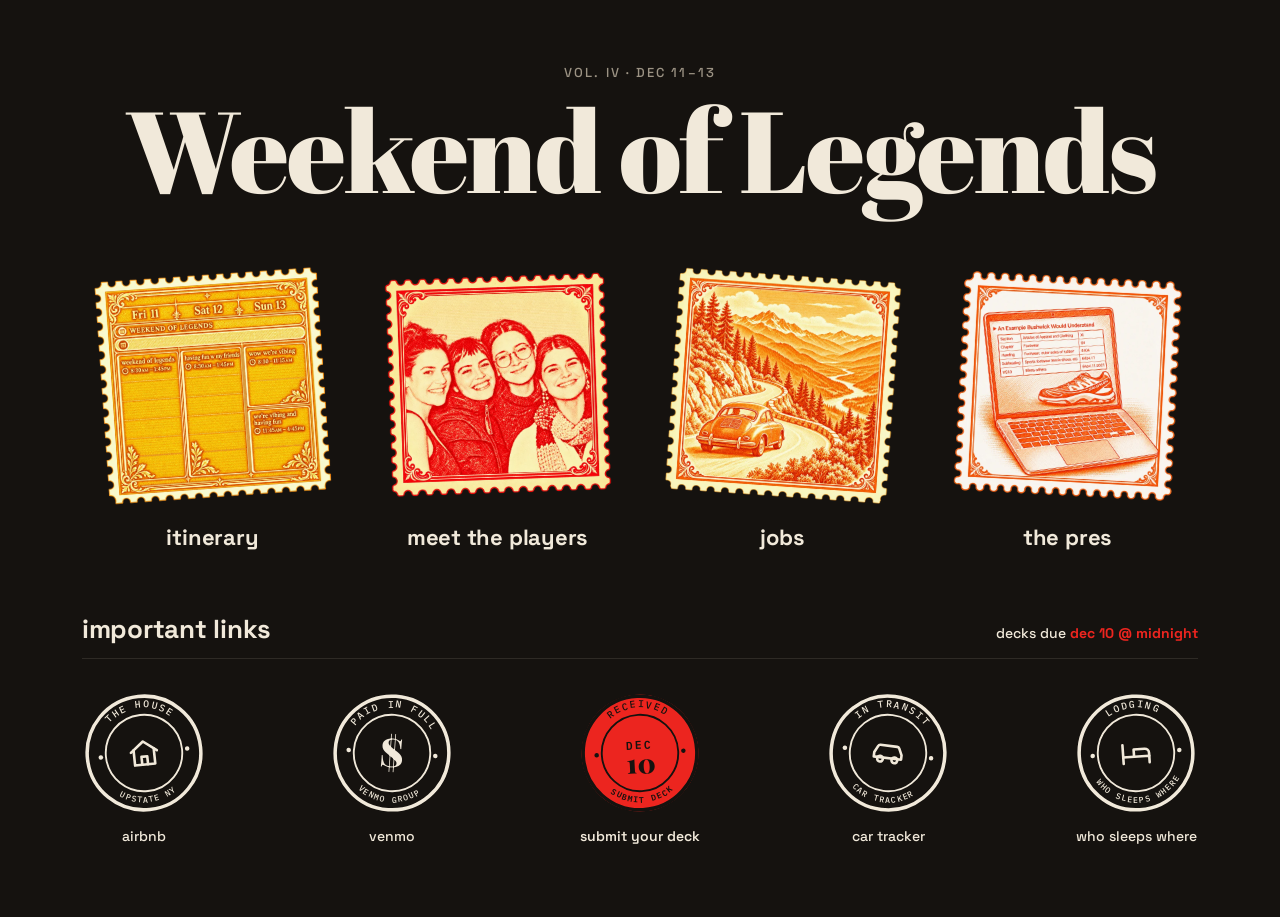
==== index.html @ 61a7b04a "weekend of legends site: home, itinerary, prompt Co-Authored-By: Claude Opus 5.5 <noreply@anthropic." ====
<!doctype html>
<html lang="en">
<head>
<meta charset="utf-8">
<meta name="viewport" content="width=device-width, initial-scale=1">
<title>Weekend of Legends</title>
<meta name="description" content="vol. iv · dec 11–13">
<meta property="og:title" content="Weekend of Legends">
<meta property="og:description" content="vol. iv · dec 11–13">
<meta name="theme-color" content="#15120F">
<link rel="icon" href="img/favicon.svg" type="image/svg+xml">
<link rel="preconnect" href="https://fonts.googleapis.com">
<link rel="preconnect" href="https://fonts.gstatic.com" crossorigin>
<link href="https://fonts.googleapis.com/css2?family=Abril+Fatface&family=Space+Grotesk:wght@400;500;600;700&family=Playfair+Display:wght@900&family=IBM+Plex+Mono:wght@500&display=swap" rel="stylesheet">
<link rel="stylesheet" href="styles.css">
</head>
<body>
<header class="home-head">
  <span class="eyebrow">vol. iv · dec 11–13</span>
  <h1>Weekend of Legends</h1>
</header>
<main>
  <nav class="stamps">
    <a class="st" href="itinerary.html" style="--d: 0ms; --sh: #F39F1B; --r: -4deg">
      <img src="img/itinerary.webp" alt="" width="236" height="236">
      <b>itinerary</b>
    </a>
    <a class="st" href="https://app.notion.com/p/237a286248b04c03af60acd6c97fdad2?v=3fd288f46aa38046b263000c130cd582" target="_blank" rel="noopener" style="--d: 90ms; --sh: #EC251F; --r: -2deg">
      <img src="img/players.webp" alt="" width="236" height="236">
      <b>meet the players</b>
    </a>
    <a class="st" href="https://app.notion.com/p/237a286248b04c03af60acd6c97fdad2?v=3fe288f46aa381138f2f000caa6b8c9f" target="_blank" rel="noopener" style="--d: 180ms; --sh: #FA7620; --r: 4deg">
      <img src="img/jobs.webp" alt="" width="236" height="236">
      <b>jobs</b>
    </a>
    <a class="st" href="prompt.html" style="--d: 270ms; --sh: #F66C3A; --r: 3deg">
      <img src="img/pres.webp" alt="" width="236" height="236">
      <b>the pres</b>
    </a>
  </nav>
  <section class="links">
    <div class="links-head">
      <h2>important links</h2>
      <p>decks due <span class="due">dec 10 @ midnight</span></p>
    </div>
    <div class="pms">
      <a class="pm airbnb" href="https://www.airbnb.com/trips/v1/1797288932792348010" target="_blank" rel="noopener" style="--r: -6deg">
        <svg viewBox="0 0 120 120" aria-hidden="true">
          <circle class="bg" cx="60" cy="60" r="56.5"/>
          <defs><path id="t0" d="M16 60a44 44 0 1 1 88 0"/><path id="b0" d="M12 60a48 48 0 0 0 96 0"/></defs>
          <circle class="ring" cx="60" cy="60" r="55" stroke-width="3.4"/>
          <circle class="ring" cx="60" cy="60" r="37" stroke-width="1.8"/>
          <text font-family="IBM Plex Mono, monospace" font-size="9.5" font-weight="500" letter-spacing="1.6" fill="currentColor"><textPath href="#t0" startOffset="50%" text-anchor="middle">THE HOUSE</textPath></text>
          <text font-family="IBM Plex Mono, monospace" font-size="8" letter-spacing="1.2" fill="currentColor"><textPath href="#b0" startOffset="50%" text-anchor="middle">UPSTATE NY</textPath></text>
          <circle cx="18" cy="60" r="2.2" fill="currentColor"/><circle cx="102" cy="60" r="2.2" fill="currentColor"/>
          <g transform="translate(43.2 43.2) scale(1.4)" fill="none" stroke="currentColor" stroke-width="1.8" stroke-linecap="round" stroke-linejoin="round"><path d="M3 11 12 4l9 7"/><path d="M5 9.5V20h14V9.5"/><path d="M10 20v-5.5h4V20"/></g>
        </svg>
        airbnb
      </a>
      <a class="pm venmo" href="https://link.venmo.com/groups/link/85d17296-d35f-4b8d-af18-84f6cad51dd6" target="_blank" rel="noopener" style="--r: 4deg">
        <svg viewBox="0 0 120 120" aria-hidden="true">
          <circle class="bg" cx="60" cy="60" r="56.5"/>
          <defs><path id="t1" d="M16 60a44 44 0 1 1 88 0"/><path id="b1" d="M12 60a48 48 0 0 0 96 0"/></defs>
          <circle class="ring" cx="60" cy="60" r="55" stroke-width="3.4"/>
          <circle class="ring" cx="60" cy="60" r="37" stroke-width="1.8"/>
          <text font-family="IBM Plex Mono, monospace" font-size="9.5" font-weight="500" letter-spacing="1.6" fill="currentColor"><textPath href="#t1" startOffset="50%" text-anchor="middle">PAID IN FULL</textPath></text>
          <text font-family="IBM Plex Mono, monospace" font-size="8" letter-spacing="1.2" fill="currentColor"><textPath href="#b1" startOffset="50%" text-anchor="middle">VENMO GROUP</textPath></text>
          <circle cx="18" cy="60" r="2.2" fill="currentColor"/><circle cx="102" cy="60" r="2.2" fill="currentColor"/>
          <text x="60" y="73" text-anchor="middle" font-family="Playfair Display, serif" font-weight="900" font-size="38" fill="currentColor">$</text>
        </svg>
        venmo
      </a>
      <a class="pm filled" href="https://drive.google.com/drive/folders/1ZoKiLKIanQ8DbafnfjXhB0ZKI3l5creM" target="_blank" rel="noopener" style="--r: -3deg">
        <svg viewBox="0 0 120 120" aria-hidden="true">
          <circle class="bg" cx="60" cy="60" r="56.5"/>
          <defs><path id="t2" d="M16 60a44 44 0 1 1 88 0"/><path id="b2" d="M12 60a48 48 0 0 0 96 0"/></defs>
          <circle class="ring" cx="60" cy="60" r="55" stroke-width="3.4"/>
          <circle class="ring" cx="60" cy="60" r="37" stroke-width="1.8"/>
          <text font-family="IBM Plex Mono, monospace" font-size="9.5" font-weight="500" letter-spacing="1.6" fill="currentColor"><textPath href="#t2" startOffset="50%" text-anchor="middle">RECEIVED</textPath></text>
          <text font-family="IBM Plex Mono, monospace" font-size="8" letter-spacing="1.2" fill="currentColor"><textPath href="#b2" startOffset="50%" text-anchor="middle">SUBMIT DECK</textPath></text>
          <circle cx="18" cy="60" r="2.2" fill="currentColor"/><circle cx="102" cy="60" r="2.2" fill="currentColor"/>
          <text x="60" y="56" text-anchor="middle" font-family="IBM Plex Mono, monospace" font-size="11" letter-spacing="2" fill="currentColor">DEC</text><text x="60" y="80" text-anchor="middle" font-family="Playfair Display, serif" font-weight="900" font-size="26" fill="currentColor">10</text>
        </svg>
        submit your deck
      </a>
      <a class="pm car" href="https://app.notion.com/p/237a286248b04c03af60acd6c97fdad2?v=3fd288f46aa38129836b000c9d6eb178" target="_blank" rel="noopener" style="--r: 7deg">
        <svg viewBox="0 0 120 120" aria-hidden="true">
          <circle class="bg" cx="60" cy="60" r="56.5"/>
          <defs><path id="t3" d="M16 60a44 44 0 1 1 88 0"/><path id="b3" d="M12 60a48 48 0 0 0 96 0"/></defs>
          <circle class="ring" cx="60" cy="60" r="55" stroke-width="3.4"/>
          <circle class="ring" cx="60" cy="60" r="37" stroke-width="1.8"/>
          <text font-family="IBM Plex Mono, monospace" font-size="9.5" font-weight="500" letter-spacing="1.6" fill="currentColor"><textPath href="#t3" startOffset="50%" text-anchor="middle">IN TRANSIT</textPath></text>
          <text font-family="IBM Plex Mono, monospace" font-size="8" letter-spacing="1.2" fill="currentColor"><textPath href="#b3" startOffset="50%" text-anchor="middle">CAR TRACKER</textPath></text>
          <circle cx="18" cy="60" r="2.2" fill="currentColor"/><circle cx="102" cy="60" r="2.2" fill="currentColor"/>
          <g transform="translate(43.2 43.2) scale(1.4)" fill="none" stroke="currentColor" stroke-width="1.8" stroke-linecap="round" stroke-linejoin="round"><path d="M2.5 15.5v-3l2.2-4.6c.3-.6.9-.9 1.5-.9h11.6c.6 0 1.2.3 1.5.9l2.2 4.6v3z"/><circle cx="7" cy="16.5" r="2"/><circle cx="17" cy="16.5" r="2"/></g>
        </svg>
        car tracker
      </a>
      <a class="pm beds" href="https://app.notion.com/p/237a286248b04c03af60acd6c97fdad2?v=3fe288f46aa381f79257000cbc3410b6" target="_blank" rel="noopener" style="--r: -4deg">
        <svg viewBox="0 0 120 120" aria-hidden="true">
          <circle class="bg" cx="60" cy="60" r="56.5"/>
          <defs><path id="t4" d="M16 60a44 44 0 1 1 88 0"/><path id="b4" d="M12 60a48 48 0 0 0 96 0"/></defs>
          <circle class="ring" cx="60" cy="60" r="55" stroke-width="3.4"/>
          <circle class="ring" cx="60" cy="60" r="37" stroke-width="1.8"/>
          <text font-family="IBM Plex Mono, monospace" font-size="9.5" font-weight="500" letter-spacing="1.6" fill="currentColor"><textPath href="#t4" startOffset="50%" text-anchor="middle">LODGING</textPath></text>
          <text font-family="IBM Plex Mono, monospace" font-size="8" letter-spacing="1.2" fill="currentColor"><textPath href="#b4" startOffset="50%" text-anchor="middle">WHO SLEEPS WHERE</textPath></text>
          <circle cx="18" cy="60" r="2.2" fill="currentColor"/><circle cx="102" cy="60" r="2.2" fill="currentColor"/>
          <g transform="translate(43.2 43.2) scale(1.4)" fill="none" stroke="currentColor" stroke-width="1.8" stroke-linecap="round" stroke-linejoin="round"><path d="M3 19V6"/><path d="M3 14.5h18V19"/><path d="M21 14.5v-2a3 3 0 0 0-3-3h-7.5v5"/></g>
        </svg>
        who sleeps where
      </a>
    </div>
  </section>
</main>
</body>
</html>
---- styles.css ----
:root {
  --bg: #15120F;
  --cr: #F1E9DA;
  --mu: #9C9384;
  --ln: #2E2A25;
  --red: #EC251F;
  --red-hi: #F0524A;
  --org: #F47A1F;
  --serif: 'Abril Fatface', Georgia, serif;
  --sans: 'Space Grotesk', system-ui, sans-serif;
  --mono: 'IBM Plex Mono', ui-monospace, monospace;
}

* { box-sizing: border-box; }
html { -webkit-text-size-adjust: 100%; }
body {
  margin: 0;
  background: var(--bg);
  color: var(--cr);
  font-family: var(--sans);
  -webkit-font-smoothing: antialiased;
}
a { color: var(--cr); }
img { display: block; max-width: 100%; height: auto; }

/* ---------- shared bits ---------- */
.eyebrow {
  font-size: 13px; font-weight: 500; letter-spacing: 0.16em;
  text-transform: uppercase; color: var(--mu);
}
.topbar {
  display: flex; justify-content: space-between; align-items: center;
  font-size: 12px; font-weight: 500; letter-spacing: 0.14em;
  text-transform: uppercase; color: var(--mu);
}
.back { text-decoration: none; }
.back:hover span, .back:focus-visible span {
  text-decoration: underline; text-decoration-color: var(--red);
  text-decoration-thickness: 2px; text-underline-offset: 4px;
}
.u {
  font-weight: 700; text-decoration: underline;
  text-decoration-thickness: 1.5px; text-underline-offset: 5px;
}
.u-red { text-decoration-color: var(--red); }
.u-org { text-decoration-color: var(--org); }

/* ---------- home ---------- */
.home-head {
  max-width: 1180px; margin: 0 auto; padding: 64px 32px 24px;
  display: flex; flex-direction: column; align-items: center; gap: 14px;
}
.home-head h1 {
  margin: 0; text-align: center; font-family: var(--serif); font-weight: 400;
  letter-spacing: -0.02em; font-size: clamp(44px, 9vw, 120px); line-height: 0.95;
}

@keyframes drop {
  from { opacity: 0; transform: translateY(-28px) rotate(calc(var(--r) * 3)); }
  to   { opacity: 1; transform: translateY(0) rotate(var(--r)); }
}
.stamps {
  max-width: 1180px; margin: 0 auto; padding: 40px 32px;
  display: flex; flex-wrap: wrap; justify-content: space-around;
  align-items: flex-start; gap: 48px 24px;
}
.st {
  text-decoration: none; display: flex; flex-direction: column;
  align-items: center; gap: 22px; text-align: center;
}
.st img {
  width: 236px; height: 236px;
  transform: rotate(var(--r));
  transition: transform .25s cubic-bezier(.2,.8,.2,1), filter .25s ease;
  animation: drop .6s cubic-bezier(.2,.8,.2,1) backwards;
  animation-delay: var(--d);
}
.st:hover img, .st:focus-visible img {
  transform: rotate(0deg) translate(-3px, -6px) scale(1.04);
  filter: drop-shadow(10px 13px 0 var(--sh));
}
.st:active img { transform: rotate(0deg) scale(.98); }
.st b { font-weight: 700; font-size: 22px; letter-spacing: -0.01em; line-height: 1; }

.links {
  max-width: 1180px; margin: 0 auto; padding: 24px 32px 72px;
  display: flex; flex-direction: column; gap: 32px;
}
.links-head {
  display: flex; align-items: baseline; justify-content: space-between; gap: 16px;
  border-bottom: 1px solid var(--ln); padding-bottom: 12px;
}
.links-head h2 { margin: 0; font-size: 26px; font-weight: 700; letter-spacing: -0.01em; }
.links-head p { margin: 0; font-size: 14px; font-weight: 500; }
.due { color: var(--red); font-weight: 700; }

.pms { display: flex; flex-wrap: wrap; justify-content: space-between; gap: 32px 20px; }
.pm {
  text-decoration: none; display: flex; flex-direction: column;
  align-items: center; gap: 12px; font-size: 14px; font-weight: 500;
}
.pm svg {
  width: 124px; height: 124px; color: var(--ink, var(--cr));
  transform: rotate(var(--r));
  transition: transform .2s cubic-bezier(.2,.8,.2,1), filter .2s ease;
}
.pm:hover svg, .pm:focus-visible svg {
  transform: rotate(0deg) translate(-2px, -4px) scale(1.05);
  filter: drop-shadow(7px 9px 0 var(--sh, var(--mu)));
}
.pm .ring { fill: none; stroke: currentColor; }
.pm .bg { fill: transparent; }
.pm.filled { --ink: var(--bg); --sh: var(--cr); font-weight: 600; }
.pm.filled .bg { fill: var(--red); }

/* ---------- itinerary ---------- */
.page { padding: 48px 32px 96px; }
.wrap { max-width: 1120px; margin: 0 auto; display: flex; flex-direction: column; gap: 56px; }
.it-head { display: flex; flex-wrap: wrap; align-items: center; gap: 24px 48px; }
.it-head img { width: 200px; height: 200px; transform: rotate(-4deg); filter: drop-shadow(6px 7px 0 #F39F1B); }
.it-head h1 { margin: 0; font-family: var(--serif); font-weight: 400; font-size: clamp(64px, 9vw, 112px); line-height: 0.95; }
.it-head .sub { display: block; margin-top: 14px; font-size: 14px; font-weight: 500; color: var(--mu); }
.box {
  margin-left: auto; align-self: flex-end; min-width: 240px;
  border: 1px solid var(--cr); padding: 16px 20px;
  display: flex; justify-content: space-between; align-items: center; gap: 14px;
  font-size: 18px; font-weight: 500; line-height: 1.35; text-decoration: none;
  transition: background-color .15s ease, color .15s ease;
}
.box svg { flex-shrink: 0; stroke: currentColor; }
.box:hover, .box:focus-visible { background: var(--red); color: var(--bg); }

.days { display: grid; grid-template-columns: repeat(2, minmax(0, 1fr)); gap: 56px 40px; align-items: start; }
.days .full { grid-column: 1 / -1; }
.day h2 { margin: 0 0 16px; font-family: var(--serif); font-weight: 400; font-size: 44px; line-height: 1; }
.note { border: 1px solid var(--cr); padding: 16px 18px; margin: 0 0 18px; font-size: 16px; line-height: 1.45; }
.rows { border-bottom: 1px solid var(--ln); }
.row {
  display: grid; grid-template-columns: 76px minmax(0, 1fr) auto;
  grid-template-areas: "t w n"; gap: 14px; align-items: baseline;
  padding: 14px 0; border-top: 1px solid var(--ln);
}
.row .t { grid-area: t; font-size: 12px; font-weight: 500; letter-spacing: 0.04em; color: var(--mu); }
.row .w { grid-area: w; font-size: 19px; line-height: 1.35; }
.row .n { grid-area: n; font-size: 12px; color: var(--mu); text-align: right; max-width: 190px; }

/* ---------- prompt ---------- */
.prompt { position: relative; max-width: 1080px; margin: 0 auto; padding: 64px 72px; min-height: 100vh; display: flex; flex-direction: column; overflow: hidden; }
.prompt .topbar { font-size: 14px; border-bottom: 1px solid var(--ln); padding-bottom: 14px; }
.portrait { position: absolute; top: 92px; right: 52px; width: 290px; height: 290px; transform: rotate(6deg); filter: drop-shadow(7px 8px 0 #3A342D); }
.theme-is { margin-top: 150px; font-size: 16px; font-weight: 500; letter-spacing: 0.16em; text-transform: uppercase; color: var(--mu); }
.prompt h1 { position: relative; margin: 18px 0 0; font-family: var(--serif); font-weight: 400; font-size: 124px; line-height: 0.9; }
.lede { position: relative; margin: 44px 0 0; font-size: 28px; line-height: 1.45; max-width: 780px; }
.lede .u { text-decoration-thickness: 2px; text-underline-offset: 6px; }
.rules { list-style: none; margin: 28px 0 0; padding: 0; display: flex; flex-direction: column; gap: 10px; font-size: 17px; font-weight: 500; }
.rules li::before { content: "✦ "; }
.foot { margin-top: auto; padding-top: 72px; display: flex; justify-content: space-between; align-items: flex-end; gap: 32px; }
.foot .label { font-size: 14px; font-weight: 500; letter-spacing: 0.16em; text-transform: uppercase; color: var(--mu); }
.foot .date { display: block; margin: 10px 0; font-weight: 700; font-size: 64px; letter-spacing: -0.02em; line-height: 1; color: var(--red); }
.foot .file { font-size: 16px; color: var(--mu); }
.sq {
  position: relative; display: flex; flex-direction: column; align-items: center; justify-content: center; gap: 9px;
  width: 176px; height: 176px; flex-shrink: 0; text-decoration: none; transform: rotate(-3deg);
  filter: drop-shadow(5px 6px 0 #2A2520); transition: transform .2s ease;
}
.sq > svg:first-child { position: absolute; inset: 0; width: 100%; height: 100%; }
.sq .sqbg { fill: var(--red); transition: fill .15s ease; }
.sq:hover, .sq:focus-visible { transform: rotate(0deg) scale(1.05); }
.sq:hover .sqbg, .sq:focus-visible .sqbg { fill: var(--red-hi); }
.sq span { position: relative; font-family: var(--serif); font-size: 40px; line-height: 0.95; text-align: center; color: var(--bg); }
.sq .arrow { position: relative; width: 32px; height: 32px; }

/* ---------- phone ---------- */
@media (max-width: 720px) {
  .home-head { padding: 40px 18px 0; gap: 10px; }
  .eyebrow { font-size: 10px; }
  .stamps { flex-direction: column; flex-wrap: nowrap; width: 100%; max-width: 310px; padding: 36px 0 0; gap: 0; }
  .st { width: 150px; gap: 12px; }
  .st:nth-child(odd) { align-self: flex-start; }
  .st:nth-child(even) { align-self: flex-end; margin-top: -48px; }
  .st:nth-child(3) { margin-top: -40px; }
  .st img { width: 122px; height: 122px; }
  .st b { font-size: 18px; }

  .links { padding: 30px 18px 48px; gap: 24px; }
  .links-head { flex-direction: column; align-items: flex-start; gap: 6px; padding-bottom: 10px; }
  .links-head h2 { font-size: 20px; }
  .links-head p { font-size: 12px; }
  .pms { justify-content: center; gap: 26px 0; }
  .pm { width: 33.33%; font-size: 11px; }
  .pm svg { width: 96px; height: 96px; }
  .pm.venmo { order: 3; }
  .pm.filled { order: 2; }
  .pm.car { order: 4; }
  .pm.beds { order: 5; }

  .page { padding: 40px 20px 72px; }
  .wrap { gap: 40px; }
  .topbar { font-size: 10px; }
  .it-head { gap: 18px 20px; }
  .it-head img { width: 110px; height: 110px; filter: drop-shadow(4px 5px 0 #F39F1B); }
  .it-head h1 { font-size: 56px; }
  .it-head .sub { margin-top: 8px; font-size: 12px; }
  .box { margin-left: 0; width: 100%; min-width: 0; font-size: 15px; padding: 14px 16px; }
  .days { grid-template-columns: 1fr; gap: 44px; }
  .day h2 { font-size: 36px; }
  .note { font-size: 14px; padding: 12px 14px; }
  .row { grid-template-columns: 62px minmax(0, 1fr); grid-template-areas: "t w" ". n"; row-gap: 3px; padding: 11px 0; }
  .row .t { font-size: 10px; }
  .row .w { font-size: 16px; }
  .row .n { font-size: 11px; text-align: left; max-width: none; }
  .row .n:empty { display: none; }

  .prompt { padding: 54px 24px 40px; }
  .prompt .topbar { font-size: 10px; padding-bottom: 10px; }
  .portrait { top: 96px; right: 18px; width: 150px; height: 150px; filter: drop-shadow(5px 6px 0 #3A342D); }
  .theme-is { margin-top: 150px; font-size: 11px; }
  .prompt h1 { margin-top: 10px; font-size: 72px; }
  .lede { margin-top: 24px; font-size: 17px; }
  .lede .u { text-decoration-thickness: 1.5px; text-underline-offset: 4px; }
  .rules { margin-top: 18px; gap: 6px; font-size: 13px; }
  .foot { padding-top: 48px; gap: 12px; }
  .foot .label { font-size: 10px; }
  .foot .date { font-size: 30px; line-height: 1.05; margin: 6px 0; }
  .foot .file { font-size: 10px; }
  .sq { width: 118px; height: 118px; gap: 6px; }
  .sq span { font-size: 26px; }
  .sq .arrow { width: 21px; height: 21px; }
}

@media (prefers-reduced-motion: reduce) {
  .st img { animation: none; }
  .st img, .pm svg, .sq, .box { transition: none; }
}

br.m { display: none; }
.foot .file { display: block; }
@media (max-width: 720px) { br.m { display: inline; } .foot .file { font-size: 10px; } }
@media (max-width: 720px) { .home-head h1 { font-size: 44px; max-width: 300px; line-height: 0.98; } }
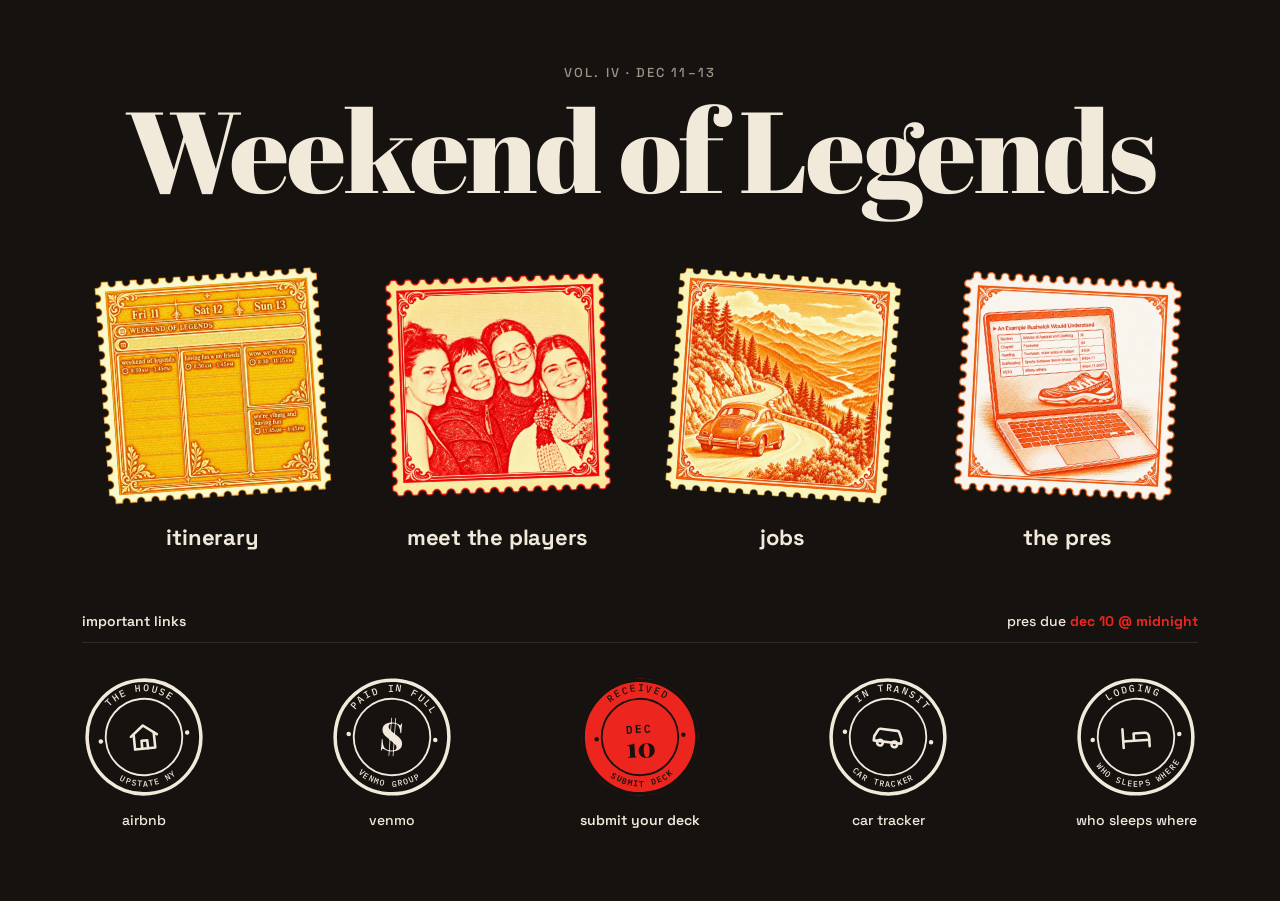
==== commit e574303d: "home: smaller 'important links', 'pres due' Co-Authored-By: Claude Opus 5.5 <noreply@anthropic.com> " ====
--- a/index.html
+++ b/index.html
@@ -41,7 +41,7 @@
   <section class="links">
     <div class="links-head">
       <h2>important links</h2>
-      <p>decks due <span class="due">dec 10 @ midnight</span></p>
+      <p>pres due <span class="due">dec 10 @ midnight</span></p>
     </div>
     <div class="pms">
       <a class="pm airbnb" href="https://www.airbnb.com/trips/v1/1797288932792348010" target="_blank" rel="noopener" style="--r: -6deg">
--- a/styles.css
+++ b/styles.css
@@ -90,7 +90,7 @@
   display: flex; align-items: baseline; justify-content: space-between; gap: 16px;
   border-bottom: 1px solid var(--ln); padding-bottom: 12px;
 }
-.links-head h2 { margin: 0; font-size: 26px; font-weight: 700; letter-spacing: -0.01em; }
+.links-head h2 { margin: 0; font-size: 14px; font-weight: 600; }
 .links-head p { margin: 0; font-size: 14px; font-weight: 500; }
 .due { color: var(--red); font-weight: 700; }
 
@@ -184,7 +184,7 @@
 
   .links { padding: 30px 18px 48px; gap: 24px; }
   .links-head { flex-direction: column; align-items: flex-start; gap: 6px; padding-bottom: 10px; }
-  .links-head h2 { font-size: 20px; }
+  .links-head h2 { font-size: 12px; }
   .links-head p { font-size: 12px; }
   .pms { justify-content: center; gap: 26px 0; }
   .pm { width: 33.33%; font-size: 11px; }
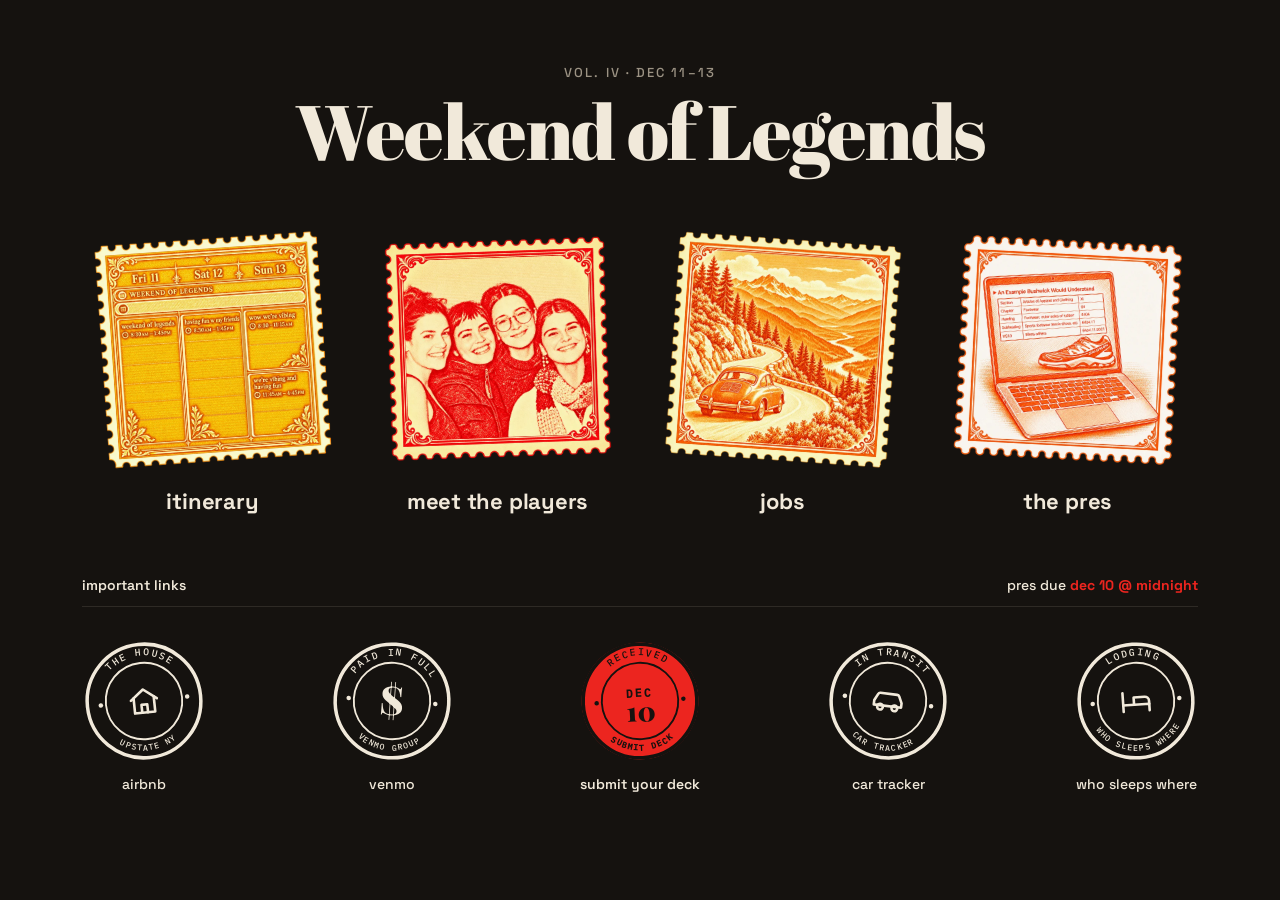
==== commit 374b65f6: "self-host fonts; submit on prompt page is a plain button Co-Authored-By: Claude Opus 5.5 <noreply@an" ====
--- a/index.html
+++ b/index.html
@@ -9,9 +9,6 @@
 <meta property="og:description" content="vol. iv · dec 11–13">
 <meta name="theme-color" content="#15120F">
 <link rel="icon" href="img/favicon.svg" type="image/svg+xml">
-<link rel="preconnect" href="https://fonts.googleapis.com">
-<link rel="preconnect" href="https://fonts.gstatic.com" crossorigin>
-<link href="https://fonts.googleapis.com/css2?family=Abril+Fatface&family=Space+Grotesk:wght@400;500;600;700&family=Playfair+Display:wght@900&family=IBM+Plex+Mono:wght@500&display=swap" rel="stylesheet">
 <link rel="stylesheet" href="styles.css">
 </head>
 <body>
--- a/styles.css
+++ b/styles.css
@@ -1,3 +1,11 @@
+@font-face { font-family: 'Abril Fatface'; font-style: normal; font-weight: 400; font-display: swap; src: url('fonts/abril-fatface-latin-400-normal.woff2') format('woff2'); }
+@font-face { font-family: 'Space Grotesk'; font-style: normal; font-weight: 400; font-display: swap; src: url('fonts/space-grotesk-latin-400-normal.woff2') format('woff2'); }
+@font-face { font-family: 'Space Grotesk'; font-style: normal; font-weight: 500; font-display: swap; src: url('fonts/space-grotesk-latin-500-normal.woff2') format('woff2'); }
+@font-face { font-family: 'Space Grotesk'; font-style: normal; font-weight: 600; font-display: swap; src: url('fonts/space-grotesk-latin-600-normal.woff2') format('woff2'); }
+@font-face { font-family: 'Space Grotesk'; font-style: normal; font-weight: 700; font-display: swap; src: url('fonts/space-grotesk-latin-700-normal.woff2') format('woff2'); }
+@font-face { font-family: 'IBM Plex Mono'; font-style: normal; font-weight: 500; font-display: swap; src: url('fonts/ibm-plex-mono-latin-500-normal.woff2') format('woff2'); }
+@font-face { font-family: 'Playfair Display'; font-style: normal; font-weight: 900; font-display: swap; src: url('fonts/playfair-display-latin-900-normal.woff2') format('woff2'); }
+
 :root {
   --bg: #15120F;
   --cr: #F1E9DA;
@@ -52,7 +60,7 @@
 }
 .home-head h1 {
   margin: 0; text-align: center; font-family: var(--serif); font-weight: 400;
-  letter-spacing: -0.02em; font-size: clamp(44px, 9vw, 120px); line-height: 0.95;
+  letter-spacing: -0.02em; font-size: clamp(44px, 6vw, 80px); line-height: 0.95;
 }
 
 @keyframes drop {
@@ -147,7 +155,7 @@
 /* ---------- prompt ---------- */
 .prompt { position: relative; max-width: 1080px; margin: 0 auto; padding: 64px 72px; min-height: 100vh; display: flex; flex-direction: column; overflow: hidden; }
 .prompt .topbar { font-size: 14px; border-bottom: 1px solid var(--ln); padding-bottom: 14px; }
-.portrait { position: absolute; top: 92px; right: 52px; width: 290px; height: 290px; transform: rotate(6deg); filter: drop-shadow(7px 8px 0 #3A342D); }
+.portrait { position: absolute; top: 132px; right: 52px; width: 290px; height: 290px; transform: rotate(6deg); filter: drop-shadow(7px 8px 0 #3A342D); }
 .theme-is { margin-top: 150px; font-size: 16px; font-weight: 500; letter-spacing: 0.16em; text-transform: uppercase; color: var(--mu); }
 .prompt h1 { position: relative; margin: 18px 0 0; font-family: var(--serif); font-weight: 400; font-size: 124px; line-height: 0.9; }
 .lede { position: relative; margin: 44px 0 0; font-size: 28px; line-height: 1.45; max-width: 780px; }
@@ -158,17 +166,14 @@
 .foot .label { font-size: 14px; font-weight: 500; letter-spacing: 0.16em; text-transform: uppercase; color: var(--mu); }
 .foot .date { display: block; margin: 10px 0; font-weight: 700; font-size: 64px; letter-spacing: -0.02em; line-height: 1; color: var(--red); }
 .foot .file { font-size: 16px; color: var(--mu); }
-.sq {
-  position: relative; display: flex; flex-direction: column; align-items: center; justify-content: center; gap: 9px;
-  width: 176px; height: 176px; flex-shrink: 0; text-decoration: none; transform: rotate(-3deg);
-  filter: drop-shadow(5px 6px 0 #2A2520); transition: transform .2s ease;
-}
-.sq > svg:first-child { position: absolute; inset: 0; width: 100%; height: 100%; }
-.sq .sqbg { fill: var(--red); transition: fill .15s ease; }
-.sq:hover, .sq:focus-visible { transform: rotate(0deg) scale(1.05); }
-.sq:hover .sqbg, .sq:focus-visible .sqbg { fill: var(--red-hi); }
-.sq span { position: relative; font-family: var(--serif); font-size: 40px; line-height: 0.95; text-align: center; color: var(--bg); }
-.sq .arrow { position: relative; width: 32px; height: 32px; }
+.btn {
+  display: inline-flex; align-items: center; gap: 12px; flex-shrink: 0;
+  background: var(--red); color: var(--bg); text-decoration: none;
+  font-weight: 700; font-size: 22px; letter-spacing: -0.01em;
+  padding: 18px 26px; transition: background-color .15s ease, transform .15s ease;
+}
+.btn svg { width: 22px; height: 22px; stroke: currentColor; }
+.btn:hover, .btn:focus-visible { background: var(--red-hi); transform: translate(-1px, -2px); }
 
 /* ---------- phone ---------- */
 @media (max-width: 720px) {
@@ -183,7 +188,7 @@
   .st b { font-size: 18px; }
 
   .links { padding: 30px 18px 48px; gap: 24px; }
-  .links-head { flex-direction: column; align-items: flex-start; gap: 6px; padding-bottom: 10px; }
+  .links-head { gap: 10px; padding-bottom: 10px; }
   .links-head h2 { font-size: 12px; }
   .links-head p { font-size: 12px; }
   .pms { justify-content: center; gap: 26px 0; }
@@ -213,7 +218,7 @@
 
   .prompt { padding: 54px 24px 40px; }
   .prompt .topbar { font-size: 10px; padding-bottom: 10px; }
-  .portrait { top: 96px; right: 18px; width: 150px; height: 150px; filter: drop-shadow(5px 6px 0 #3A342D); }
+  .portrait { top: 116px; right: 18px; width: 150px; height: 150px; filter: drop-shadow(5px 6px 0 #3A342D); }
   .theme-is { margin-top: 150px; font-size: 11px; }
   .prompt h1 { margin-top: 10px; font-size: 72px; }
   .lede { margin-top: 24px; font-size: 17px; }
@@ -223,17 +228,22 @@
   .foot .label { font-size: 10px; }
   .foot .date { font-size: 30px; line-height: 1.05; margin: 6px 0; }
   .foot .file { font-size: 10px; }
-  .sq { width: 118px; height: 118px; gap: 6px; }
-  .sq span { font-size: 26px; }
-  .sq .arrow { width: 21px; height: 21px; }
+  .btn { font-size: 16px; padding: 13px 16px; gap: 8px; }
+  .btn svg { width: 16px; height: 16px; }
 }
 
 @media (prefers-reduced-motion: reduce) {
   .st img { animation: none; }
-  .st img, .pm svg, .sq, .box { transition: none; }
+  .st img, .pm svg, .btn, .box { transition: none; }
 }
 
 br.m { display: none; }
 .foot .file { display: block; }
 @media (max-width: 720px) { br.m { display: inline; } .foot .file { font-size: 10px; } }
 @media (max-width: 720px) { .home-head h1 { font-size: 44px; max-width: 300px; line-height: 0.98; } }
+.u-lite { text-decoration-color: rgba(241, 233, 218, 0.4); text-decoration-thickness: 1px; }
+
+.tb-right { display: flex; align-items: center; gap: 16px; }
+.home-stamp img { width: 52px; height: 52px; transform: rotate(6deg); transition: transform .2s cubic-bezier(.2,.8,.2,1), filter .2s ease; }
+.home-stamp:hover img, .home-stamp:focus-visible img { transform: rotate(0deg) translate(-2px, -3px) scale(1.06); filter: drop-shadow(4px 5px 0 #EC251F); }
+@media (max-width: 720px) { .tb-right { gap: 12px; } .home-stamp img { width: 40px; height: 40px; } }
